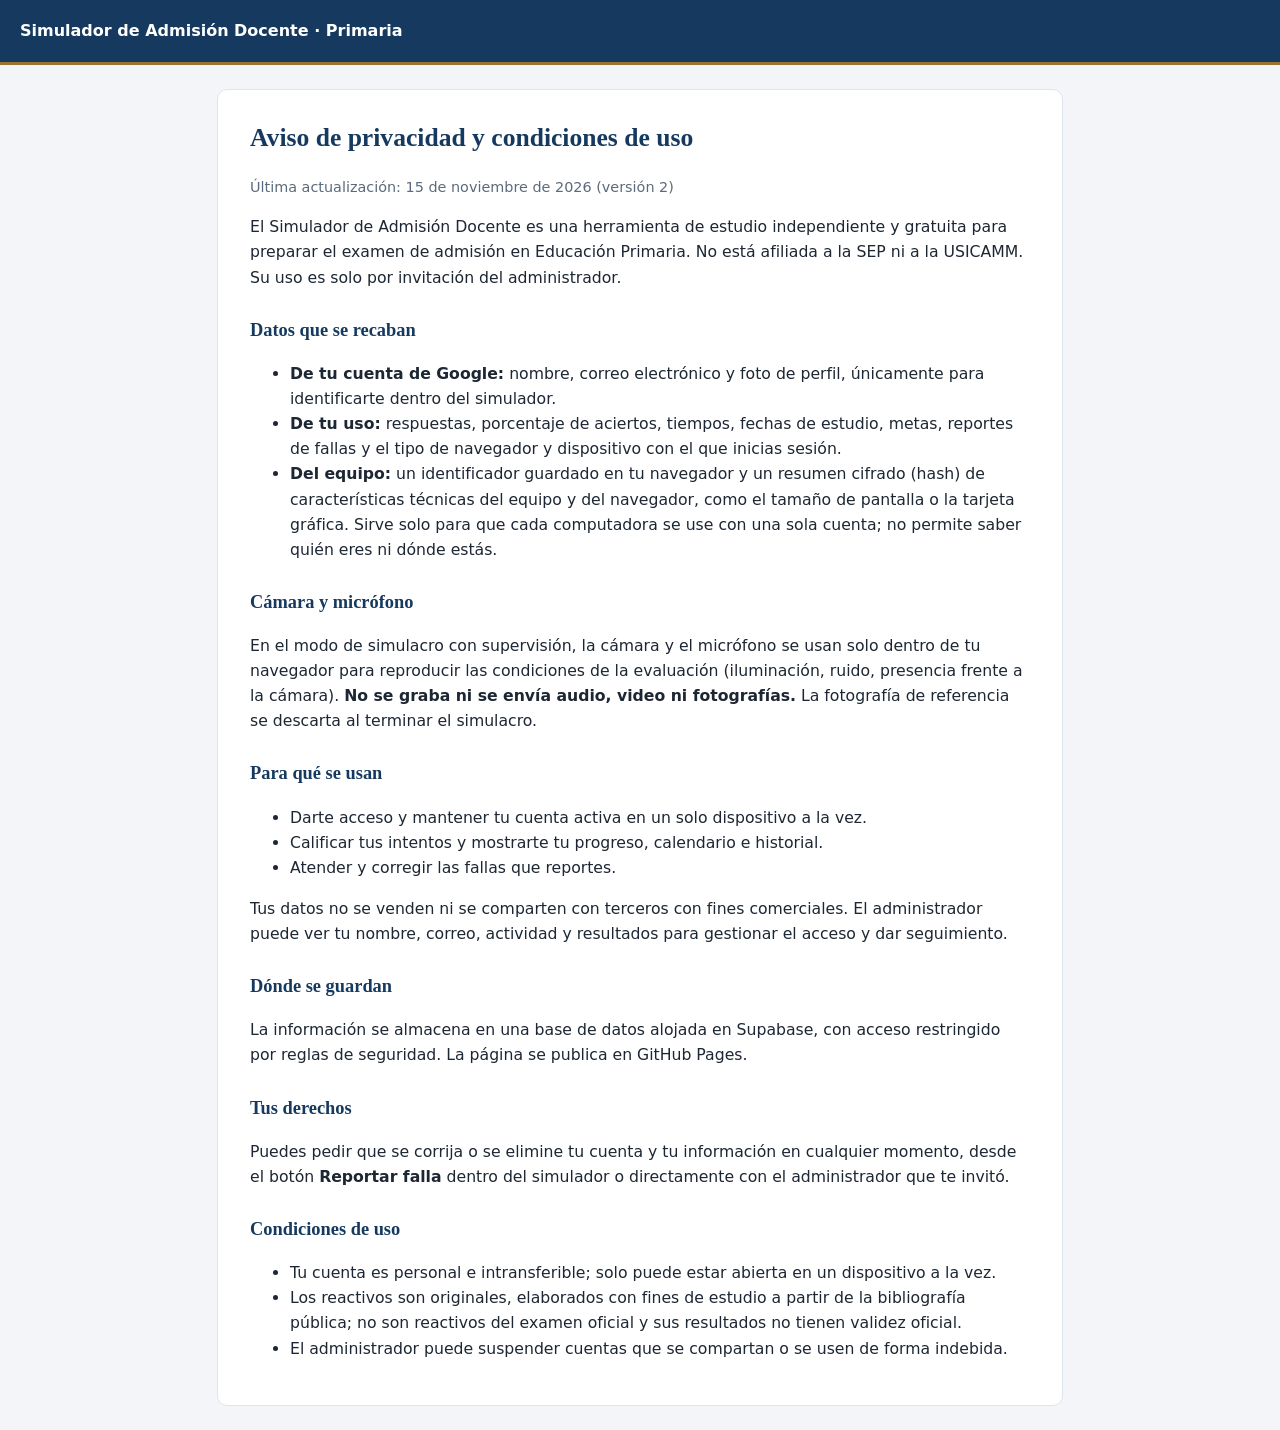
==== privacidad.html @ b41dabb9 "Simulador de Admisión Docente · Primaria (versión 1.1.1) Co-Authored-By: Claude Opus 5.5 <noreply@an" ====
<!DOCTYPE html>
<html lang="es-MX">
<head>
<meta charset="utf-8">
<meta name="viewport" content="width=device-width, initial-scale=1">
<title>Aviso de privacidad · Simulador de Admisión Docente</title>
<meta name="robots" content="noindex">
<style>
  body{font-family:system-ui,-apple-system,"Segoe UI",Roboto,sans-serif;color:#1d2733;background:#f3f5f8;margin:0;line-height:1.6}
  header{background:#163a5f;color:#fff;border-bottom:3px solid #9a7432;padding:18px 20px}
  header a{color:#fff;text-decoration:none;font-weight:700}
  main{max-width:780px;margin:24px auto;background:#fff;border:1px solid #dfe5ec;border-radius:10px;padding:28px 32px}
  h1{font-family:Georgia,serif;font-size:1.6rem;margin-top:0;color:#163a5f}
  h2{font-family:Georgia,serif;font-size:1.15rem;margin-top:26px;color:#163a5f}
  p,li{font-size:.98rem}
  .muted{color:#5b6b7c;font-size:.9rem}
</style>
</head>
<body>
<header><a href="./">Simulador de Admisión Docente · Primaria</a></header>
<main>
  <h1>Aviso de privacidad y condiciones de uso</h1>
  <p class="muted">Última actualización: 15 de noviembre de 2026 (versión 2)</p>

  <p>El Simulador de Admisión Docente es una herramienta de estudio independiente y gratuita para preparar el examen de admisión en Educación Primaria. No está afiliada a la SEP ni a la USICAMM. Su uso es solo por invitación del administrador.</p>

  <h2>Datos que se recaban</h2>
  <ul>
    <li><b>De tu cuenta de Google:</b> nombre, correo electrónico y foto de perfil, únicamente para identificarte dentro del simulador.</li>
    <li><b>De tu uso:</b> respuestas, porcentaje de aciertos, tiempos, fechas de estudio, metas, reportes de fallas y el tipo de navegador y dispositivo con el que inicias sesión.</li>
    <li><b>Del equipo:</b> un identificador guardado en tu navegador y un resumen cifrado (hash) de características técnicas del equipo y del navegador, como el tamaño de pantalla o la tarjeta gráfica. Sirve solo para que cada computadora se use con una sola cuenta; no permite saber quién eres ni dónde estás.</li>
  </ul>

  <h2>Cámara y micrófono</h2>
  <p>En el modo de simulacro con supervisión, la cámara y el micrófono se usan solo dentro de tu navegador para reproducir las condiciones de la evaluación (iluminación, ruido, presencia frente a la cámara). <b>No se graba ni se envía audio, video ni fotografías.</b> La fotografía de referencia se descarta al terminar el simulacro.</p>

  <h2>Para qué se usan</h2>
  <ul>
    <li>Darte acceso y mantener tu cuenta activa en un solo dispositivo a la vez.</li>
    <li>Calificar tus intentos y mostrarte tu progreso, calendario e historial.</li>
    <li>Atender y corregir las fallas que reportes.</li>
  </ul>
  <p>Tus datos no se venden ni se comparten con terceros con fines comerciales. El administrador puede ver tu nombre, correo, actividad y resultados para gestionar el acceso y dar seguimiento.</p>

  <h2>Dónde se guardan</h2>
  <p>La información se almacena en una base de datos alojada en Supabase, con acceso restringido por reglas de seguridad. La página se publica en GitHub Pages.</p>

  <h2>Tus derechos</h2>
  <p>Puedes pedir que se corrija o se elimine tu cuenta y tu información en cualquier momento, desde el botón <b>Reportar falla</b> dentro del simulador o directamente con el administrador que te invitó.</p>

  <h2>Condiciones de uso</h2>
  <ul>
    <li>Tu cuenta es personal e intransferible; solo puede estar abierta en un dispositivo a la vez.</li>
    <li>Los reactivos son originales, elaborados con fines de estudio a partir de la bibliografía pública; no son reactivos del examen oficial y sus resultados no tienen validez oficial.</li>
    <li>El administrador puede suspender cuentas que se compartan o se usen de forma indebida.</li>
  </ul>
</main>
</body>
</html>
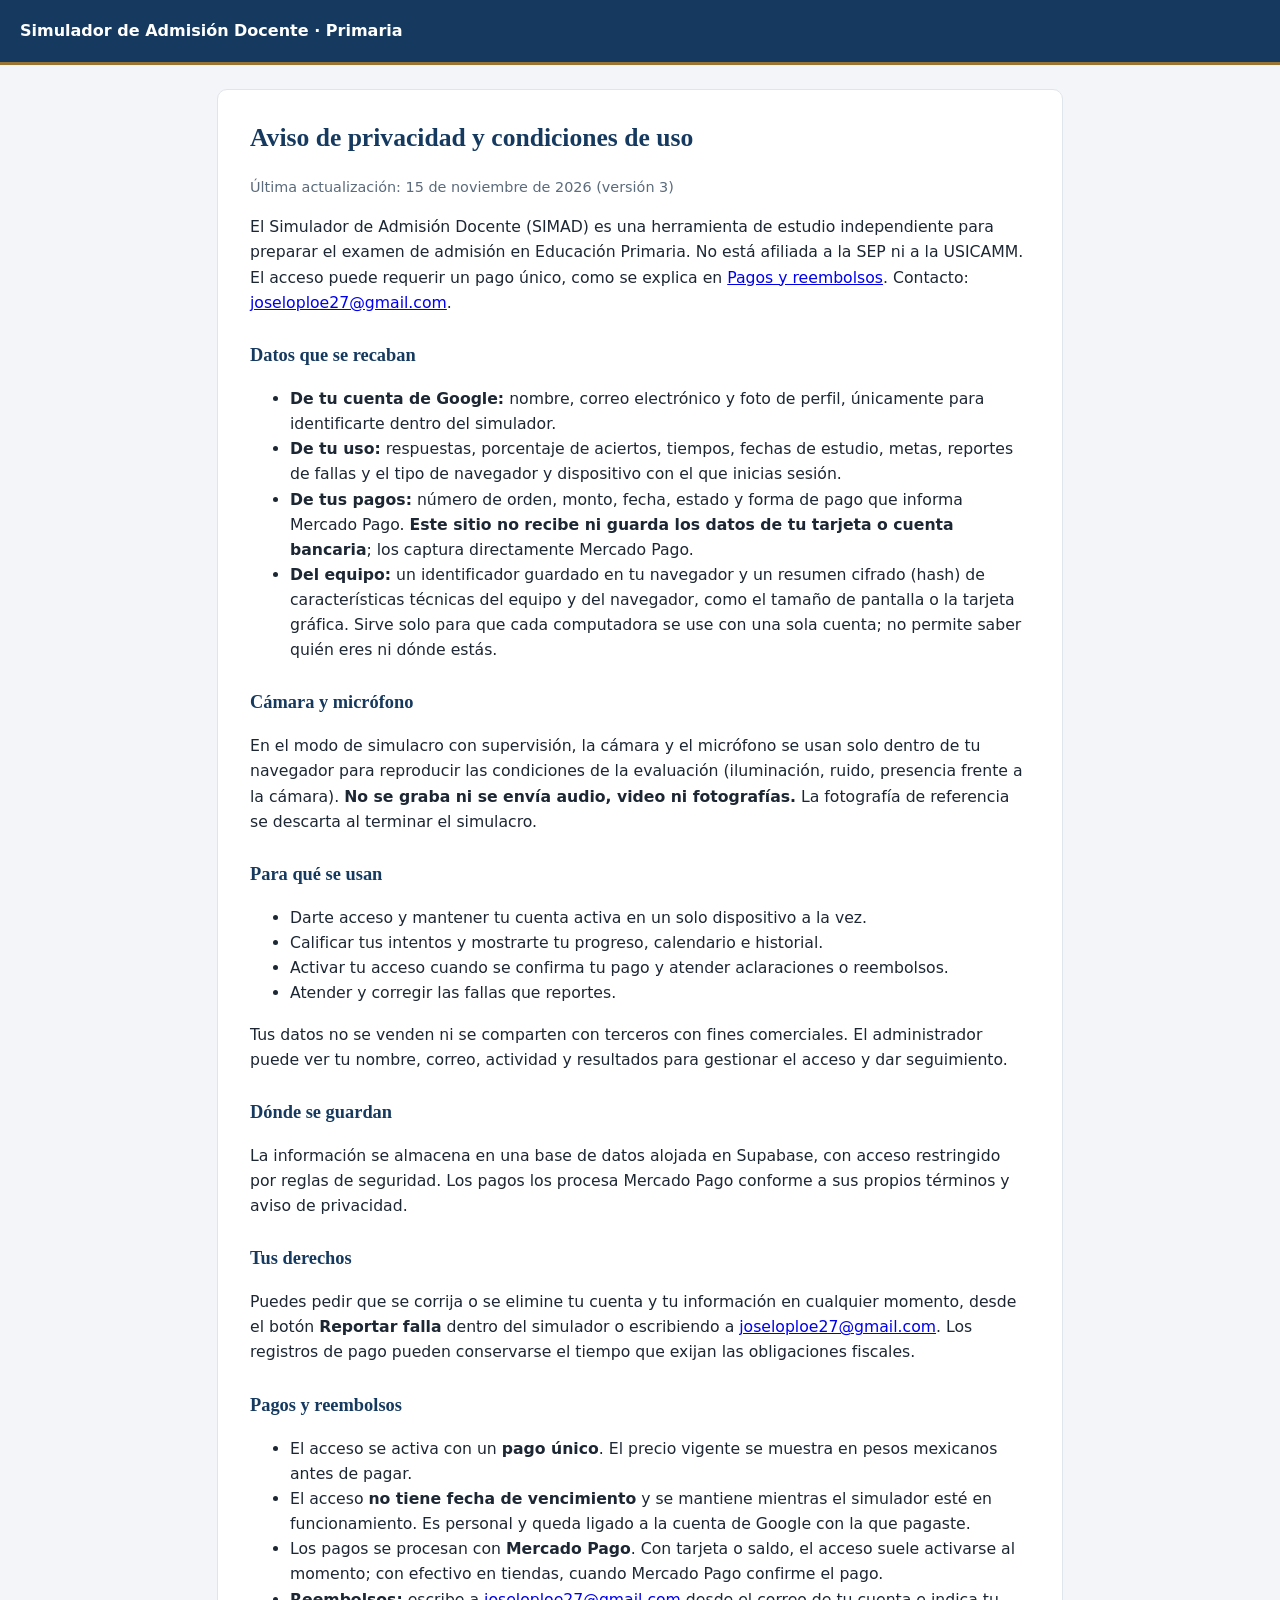
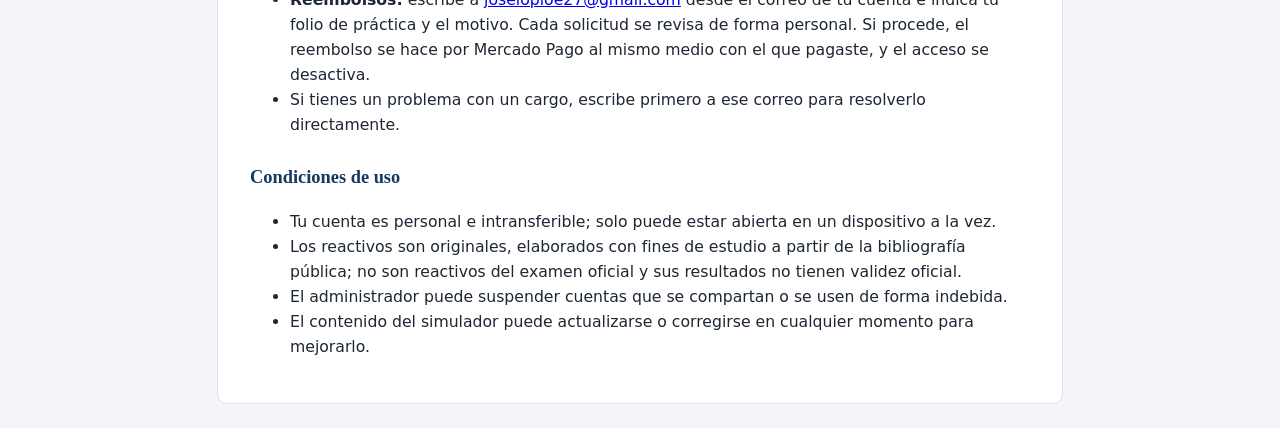
==== commit ac2715d1: "Cobro de acceso con Mercado Pago: pantalla de pago, regreso del pago, pestaña Pagos y condiciones (1" ====
--- a/privacidad.html
+++ b/privacidad.html
@@ -20,14 +20,15 @@
 <header><a href="./">Simulador de Admisión Docente · Primaria</a></header>
 <main>
   <h1>Aviso de privacidad y condiciones de uso</h1>
-  <p class="muted">Última actualización: 15 de noviembre de 2026 (versión 2)</p>
+  <p class="muted">Última actualización: 15 de noviembre de 2026 (versión 3)</p>
 
-  <p>El Simulador de Admisión Docente es una herramienta de estudio independiente y gratuita para preparar el examen de admisión en Educación Primaria. No está afiliada a la SEP ni a la USICAMM. Su uso es solo por invitación del administrador.</p>
+  <p>El Simulador de Admisión Docente (SIMAD) es una herramienta de estudio independiente para preparar el examen de admisión en Educación Primaria. No está afiliada a la SEP ni a la USICAMM. El acceso puede requerir un pago único, como se explica en <a href="#pagos">Pagos y reembolsos</a>. Contacto: <a href="mailto:joseloploe27@gmail.com">joseloploe27@gmail.com</a>.</p>
 
   <h2>Datos que se recaban</h2>
   <ul>
     <li><b>De tu cuenta de Google:</b> nombre, correo electrónico y foto de perfil, únicamente para identificarte dentro del simulador.</li>
     <li><b>De tu uso:</b> respuestas, porcentaje de aciertos, tiempos, fechas de estudio, metas, reportes de fallas y el tipo de navegador y dispositivo con el que inicias sesión.</li>
+    <li><b>De tus pagos:</b> número de orden, monto, fecha, estado y forma de pago que informa Mercado Pago. <b>Este sitio no recibe ni guarda los datos de tu tarjeta o cuenta bancaria</b>; los captura directamente Mercado Pago.</li>
     <li><b>Del equipo:</b> un identificador guardado en tu navegador y un resumen cifrado (hash) de características técnicas del equipo y del navegador, como el tamaño de pantalla o la tarjeta gráfica. Sirve solo para que cada computadora se use con una sola cuenta; no permite saber quién eres ni dónde estás.</li>
   </ul>
 
@@ -38,21 +39,32 @@
   <ul>
     <li>Darte acceso y mantener tu cuenta activa en un solo dispositivo a la vez.</li>
     <li>Calificar tus intentos y mostrarte tu progreso, calendario e historial.</li>
+    <li>Activar tu acceso cuando se confirma tu pago y atender aclaraciones o reembolsos.</li>
     <li>Atender y corregir las fallas que reportes.</li>
   </ul>
   <p>Tus datos no se venden ni se comparten con terceros con fines comerciales. El administrador puede ver tu nombre, correo, actividad y resultados para gestionar el acceso y dar seguimiento.</p>
 
   <h2>Dónde se guardan</h2>
-  <p>La información se almacena en una base de datos alojada en Supabase, con acceso restringido por reglas de seguridad. La página se publica en GitHub Pages.</p>
+  <p>La información se almacena en una base de datos alojada en Supabase, con acceso restringido por reglas de seguridad. Los pagos los procesa Mercado Pago conforme a sus propios términos y aviso de privacidad.</p>
 
   <h2>Tus derechos</h2>
-  <p>Puedes pedir que se corrija o se elimine tu cuenta y tu información en cualquier momento, desde el botón <b>Reportar falla</b> dentro del simulador o directamente con el administrador que te invitó.</p>
+  <p>Puedes pedir que se corrija o se elimine tu cuenta y tu información en cualquier momento, desde el botón <b>Reportar falla</b> dentro del simulador o escribiendo a <a href="mailto:joseloploe27@gmail.com">joseloploe27@gmail.com</a>. Los registros de pago pueden conservarse el tiempo que exijan las obligaciones fiscales.</p>
+
+  <h2 id="pagos">Pagos y reembolsos</h2>
+  <ul>
+    <li>El acceso se activa con un <b>pago único</b>. El precio vigente se muestra en pesos mexicanos antes de pagar.</li>
+    <li>El acceso <b>no tiene fecha de vencimiento</b> y se mantiene mientras el simulador esté en funcionamiento. Es personal y queda ligado a la cuenta de Google con la que pagaste.</li>
+    <li>Los pagos se procesan con <b>Mercado Pago</b>. Con tarjeta o saldo, el acceso suele activarse al momento; con efectivo en tiendas, cuando Mercado Pago confirme el pago.</li>
+    <li><b>Reembolsos:</b> escribe a <a href="mailto:joseloploe27@gmail.com">joseloploe27@gmail.com</a> desde el correo de tu cuenta e indica tu folio de práctica y el motivo. Cada solicitud se revisa de forma personal. Si procede, el reembolso se hace por Mercado Pago al mismo medio con el que pagaste, y el acceso se desactiva.</li>
+    <li>Si tienes un problema con un cargo, escribe primero a ese correo para resolverlo directamente.</li>
+  </ul>
 
   <h2>Condiciones de uso</h2>
   <ul>
     <li>Tu cuenta es personal e intransferible; solo puede estar abierta en un dispositivo a la vez.</li>
     <li>Los reactivos son originales, elaborados con fines de estudio a partir de la bibliografía pública; no son reactivos del examen oficial y sus resultados no tienen validez oficial.</li>
     <li>El administrador puede suspender cuentas que se compartan o se usen de forma indebida.</li>
+    <li>El contenido del simulador puede actualizarse o corregirse en cualquier momento para mejorarlo.</li>
   </ul>
 </main>
 </body>
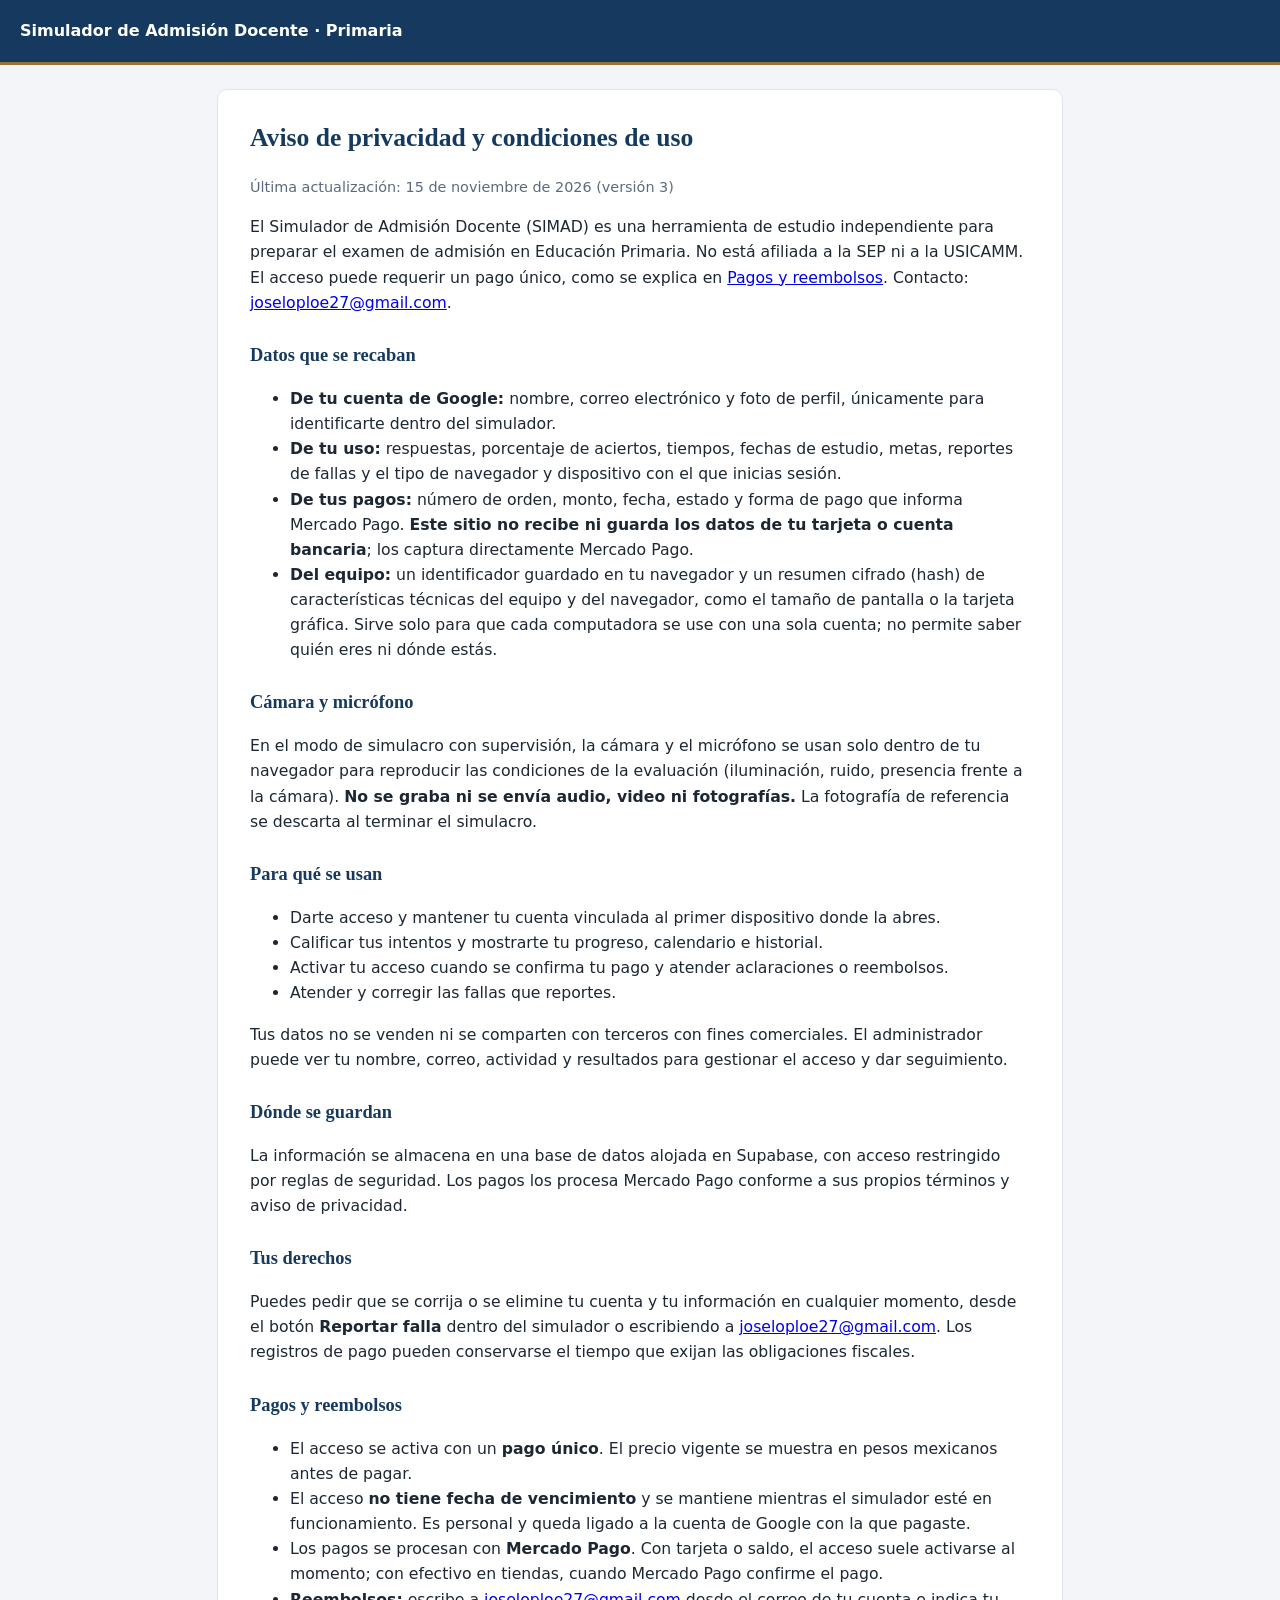
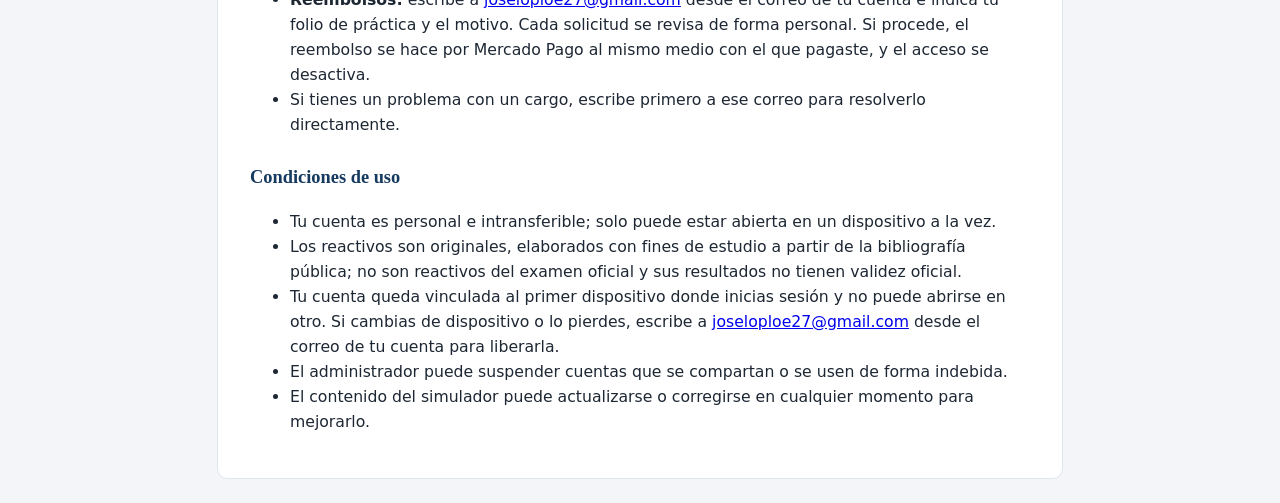
==== commit dd8a1752: "Cada cuenta queda vinculada a su primer dispositivo; el administrador puede liberarla (1.3.0) Co-Aut" ====
--- a/privacidad.html
+++ b/privacidad.html
@@ -2,6 +2,7 @@
 <html lang="es-MX">
 <head>
 <meta charset="utf-8">
+<script>/* El simulador se mudó a Cloudflare: el enlace anterior lleva al nuevo */if(/\.github\.io$/i.test(location.hostname)){location.replace('https://simad-docente.pages.dev'+location.pathname+location.search+location.hash);}</script>
 <meta name="viewport" content="width=device-width, initial-scale=1">
 <title>Aviso de privacidad · Simulador de Admisión Docente</title>
 <meta name="robots" content="noindex">
@@ -37,7 +38,7 @@
 
   <h2>Para qué se usan</h2>
   <ul>
-    <li>Darte acceso y mantener tu cuenta activa en un solo dispositivo a la vez.</li>
+    <li>Darte acceso y mantener tu cuenta vinculada al primer dispositivo donde la abres.</li>
     <li>Calificar tus intentos y mostrarte tu progreso, calendario e historial.</li>
     <li>Activar tu acceso cuando se confirma tu pago y atender aclaraciones o reembolsos.</li>
     <li>Atender y corregir las fallas que reportes.</li>
@@ -63,6 +64,7 @@
   <ul>
     <li>Tu cuenta es personal e intransferible; solo puede estar abierta en un dispositivo a la vez.</li>
     <li>Los reactivos son originales, elaborados con fines de estudio a partir de la bibliografía pública; no son reactivos del examen oficial y sus resultados no tienen validez oficial.</li>
+    <li>Tu cuenta queda vinculada al primer dispositivo donde inicias sesión y no puede abrirse en otro. Si cambias de dispositivo o lo pierdes, escribe a <a href="mailto:joseloploe27@gmail.com">joseloploe27@gmail.com</a> desde el correo de tu cuenta para liberarla.</li>
     <li>El administrador puede suspender cuentas que se compartan o se usen de forma indebida.</li>
     <li>El contenido del simulador puede actualizarse o corregirse en cualquier momento para mejorarlo.</li>
   </ul>
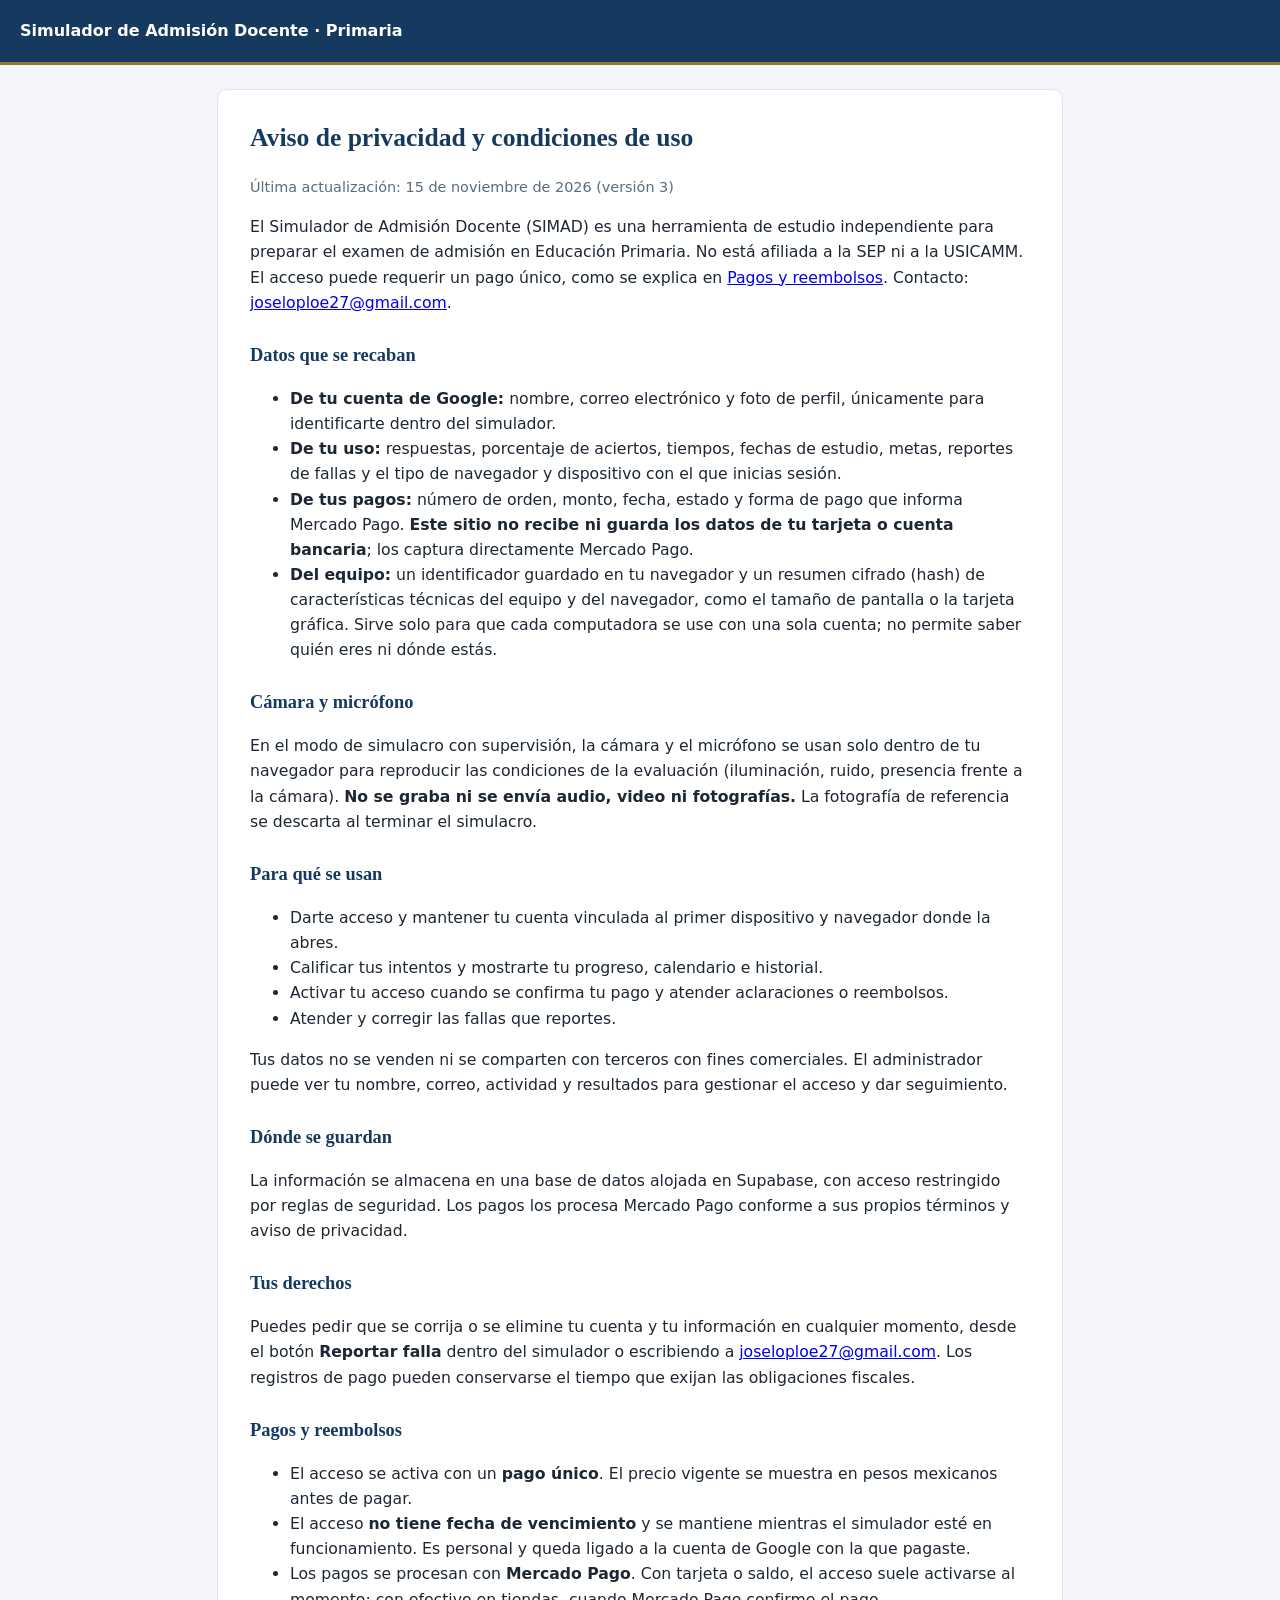
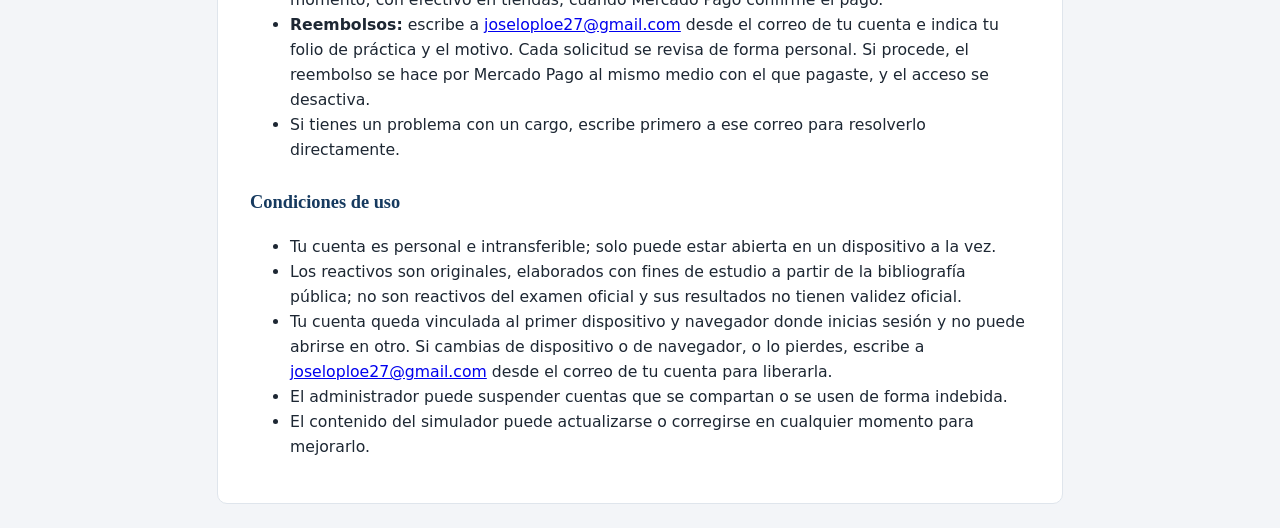
==== commit ea199a9d: "La cuenta queda vinculada al mismo navegador del dispositivo; el modo incógnito sí entra (1.3.1) Co-" ====
--- a/privacidad.html
+++ b/privacidad.html
@@ -38,7 +38,7 @@
 
   <h2>Para qué se usan</h2>
   <ul>
-    <li>Darte acceso y mantener tu cuenta vinculada al primer dispositivo donde la abres.</li>
+    <li>Darte acceso y mantener tu cuenta vinculada al primer dispositivo y navegador donde la abres.</li>
     <li>Calificar tus intentos y mostrarte tu progreso, calendario e historial.</li>
     <li>Activar tu acceso cuando se confirma tu pago y atender aclaraciones o reembolsos.</li>
     <li>Atender y corregir las fallas que reportes.</li>
@@ -64,7 +64,7 @@
   <ul>
     <li>Tu cuenta es personal e intransferible; solo puede estar abierta en un dispositivo a la vez.</li>
     <li>Los reactivos son originales, elaborados con fines de estudio a partir de la bibliografía pública; no son reactivos del examen oficial y sus resultados no tienen validez oficial.</li>
-    <li>Tu cuenta queda vinculada al primer dispositivo donde inicias sesión y no puede abrirse en otro. Si cambias de dispositivo o lo pierdes, escribe a <a href="mailto:joseloploe27@gmail.com">joseloploe27@gmail.com</a> desde el correo de tu cuenta para liberarla.</li>
+    <li>Tu cuenta queda vinculada al primer dispositivo y navegador donde inicias sesión y no puede abrirse en otro. Si cambias de dispositivo o de navegador, o lo pierdes, escribe a <a href="mailto:joseloploe27@gmail.com">joseloploe27@gmail.com</a> desde el correo de tu cuenta para liberarla.</li>
     <li>El administrador puede suspender cuentas que se compartan o se usen de forma indebida.</li>
     <li>El contenido del simulador puede actualizarse o corregirse en cualquier momento para mejorarlo.</li>
   </ul>
